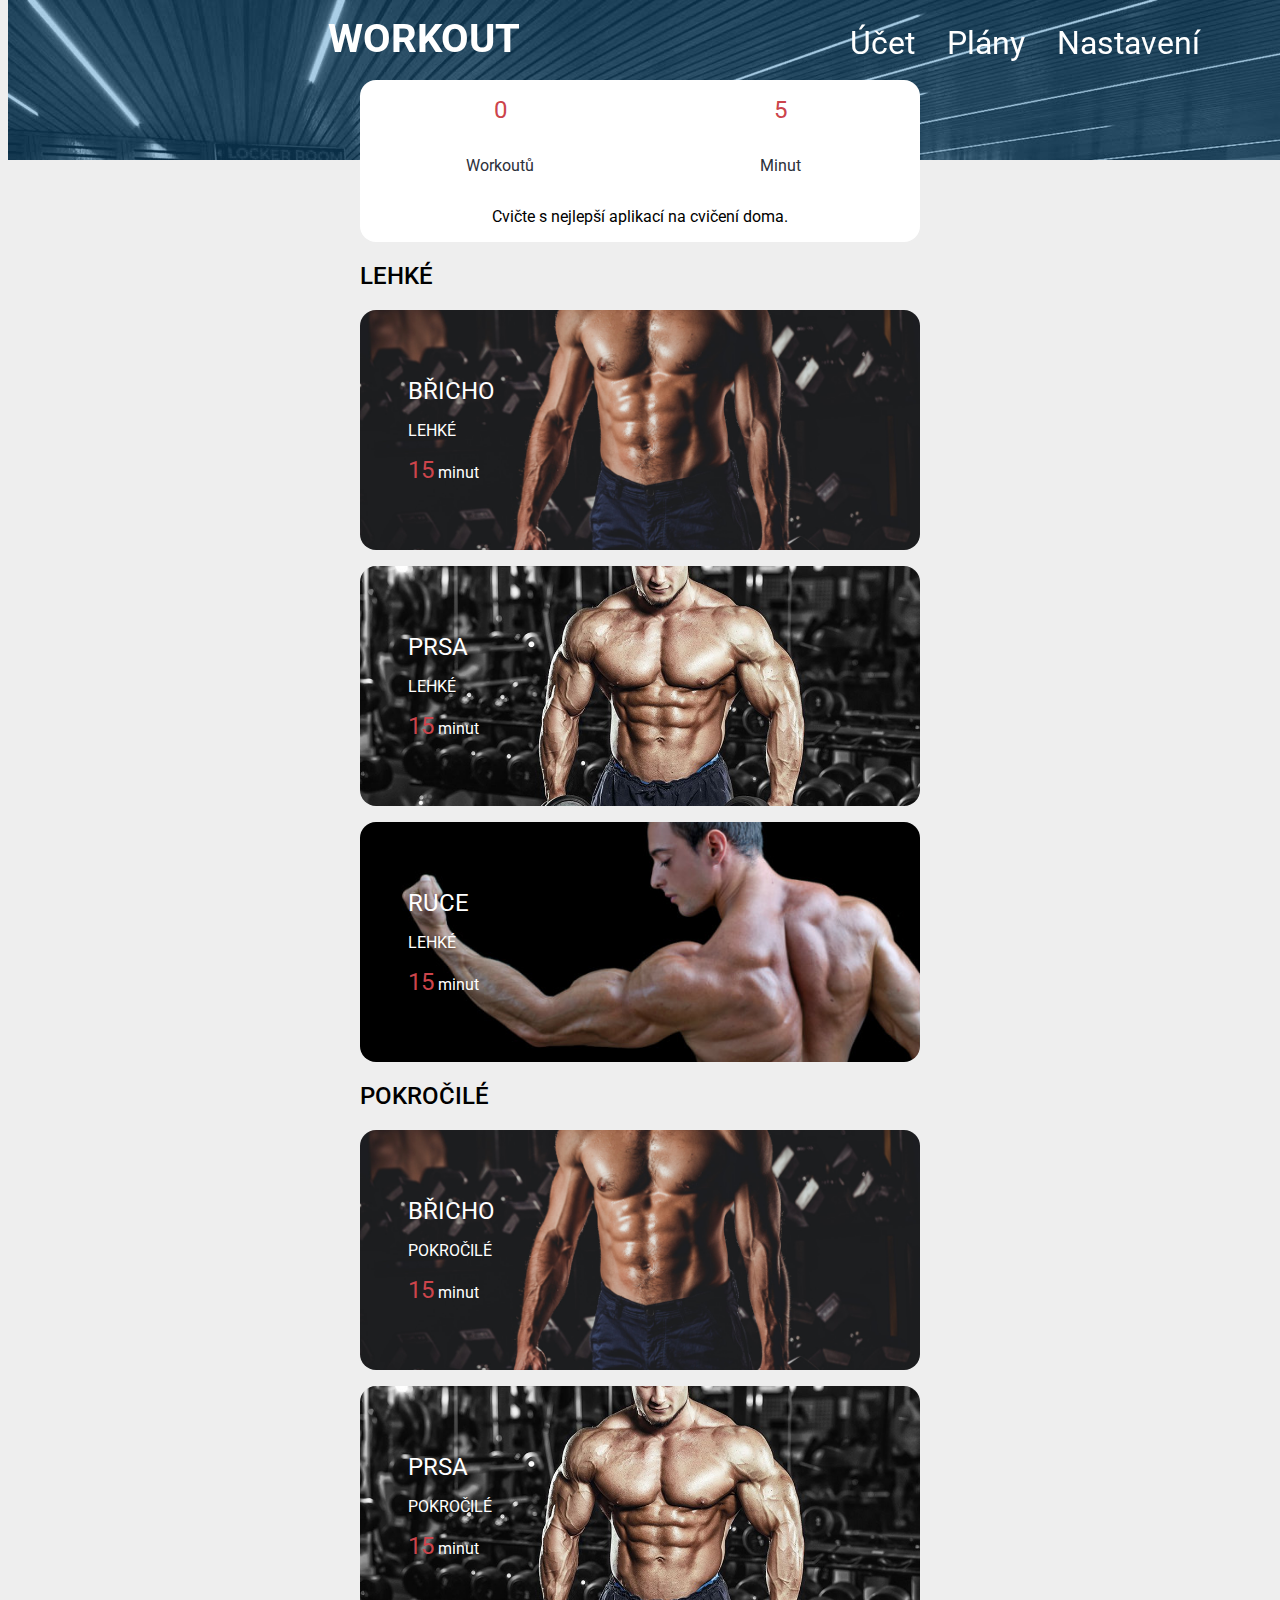
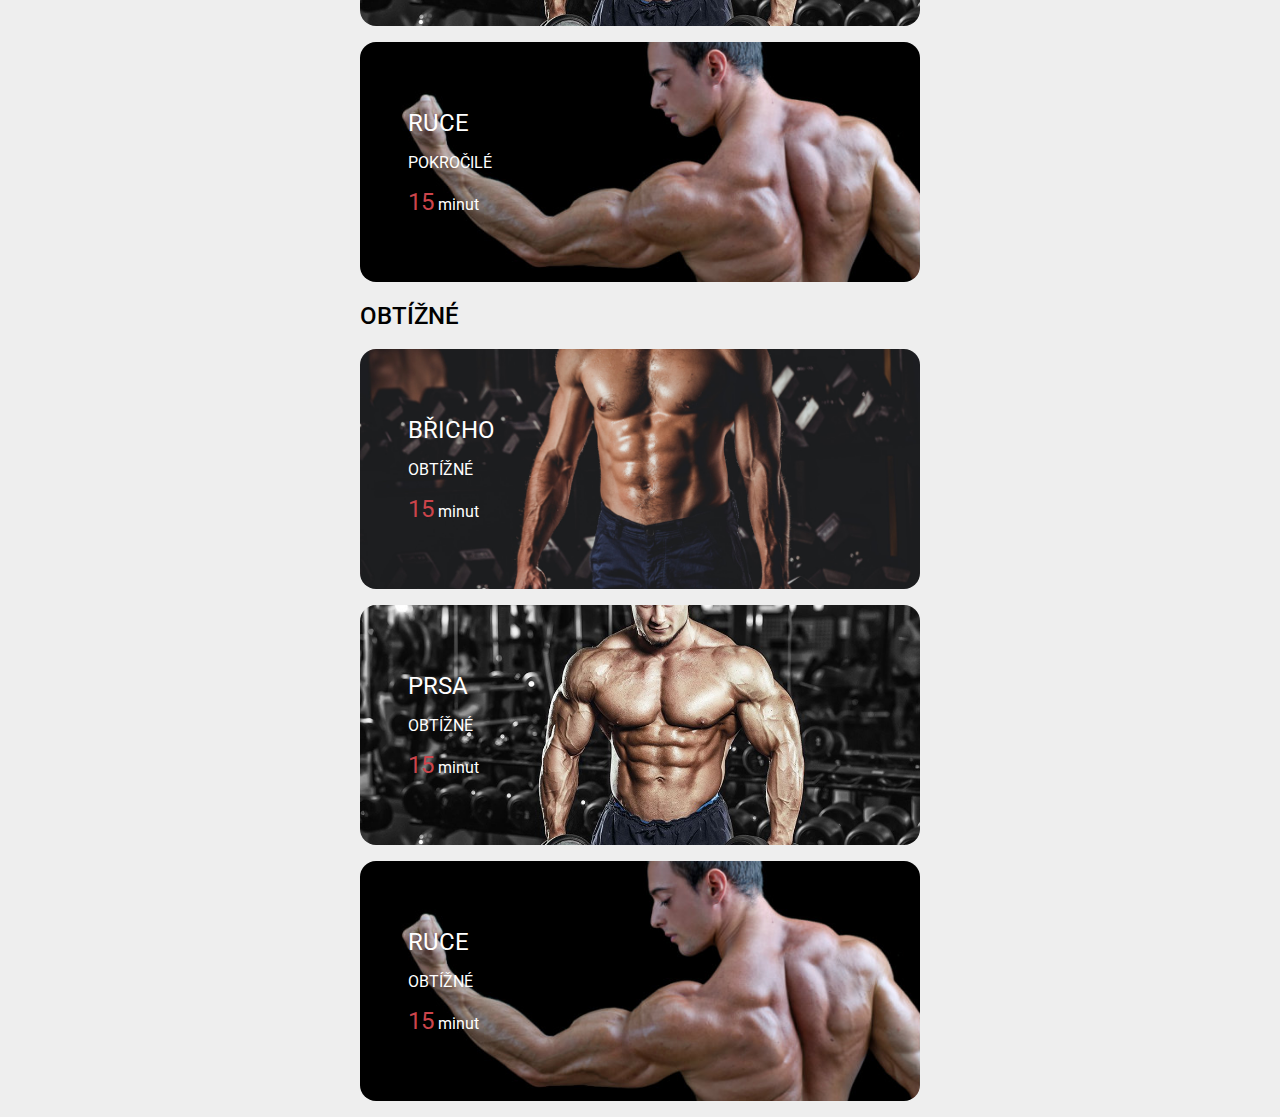
==== Workout/index.html @ 22398b50 "Add files via upload" ====
<!DOCTYPE html>
<html lang="cs">

<head>
    <meta charset="UTF-8">
    <meta name="viewport" content="width=device-width, initial-scale=1.0">
    <meta name="google-signin-scope" content="profile email">
    <meta name="google-signin-client_id"
        content="439876020265-6cp6038tqpktp1ioetnjnstd93qcs8v2.apps.googleusercontent.com">
    <link rel="stylesheet" href="https://necolas.github.io/normalize.css/8.0.1/normalize.css">
    <link rel="stylesheet" href="./style/style.css">
    <link rel="stylesheet" href="./style/layout.css">
    <script src="https://apis.google.com/js/platform.js" async defer></script>
    <title>WorkoutApp</title>
</head>

<body>
    <nav>
        <div id="menu"> <span onclick="openNav()" id="icon-menu" class="icon-menu"></span>
            <h1 id="nadpis">WORKOUT</h1>
        </div>
        <div id="mySidenav" class="sidenav">
            <ul id="seznam">
                <li> <a id="list" href="">Účet</a></li>
                <li> <a class="list" href="">Plány</a></li>
                <li> <a class="list" href="">Nastavení</a></li>
            </ul>
        </div>
    </nav>
    <figure class="background"> <img src="./img/gym.jpg" alt="Poska" />
        <div></div>
    </figure>
    <div id="content"  onclick="closeNav()"></div>
    <div class="content">
        <main>
            <div>
                <p>0</p>
                <p>Workoutů</p>
            </div>
            <div>
                <p>5</p>
                <p>Minut</p>
            </div>
            <p>Cvičte s nejlepší aplikací na cvičení doma.</p>
        </main>
        <section class="section">
            <h2 id="header" class="difficulty">LEHKÉ</h2>
            <a href="./Bricho_Lehke.html">
                <div class="plan"> <img src="./img/abs.jpg" alt="6 Pack">
                    <div class="description">
                        <h3>BŘICHO</h3>
                        <p>LEHKÉ</p>
                        <p class="time">15</p>
                        <p class="time">minut</p>
                    </div>
                </div>
            </a>
            <div class="plan"> <img src="./img/chest.jpg" alt="Prsa">
                <div class="description">
                    <h3>PRSA</h3>
                    <p>LEHKÉ</p>
                    <p class="time">15</p>
                    <p class="time">minut</p>
                </div>
            </div>
            <div class="plan"> <img src="./img/arms.jpg" alt="Ruce">
                <div class="description">
                    <h3>RUCE</h3>
                    <p>LEHKÉ</p>
                    <p class="time">15</p>
                    <p class="time">minut</p>
                </div>
            </div>
        </section>
        <section class="section">
            <h2 class="difficulty">POKROČILÉ</h2>
            <div class="plan"> <img src="./img/abs.jpg" alt="6 Pack">
                <div class="description">
                    <h3>BŘICHO</h3>
                    <p>POKROČILÉ</p>
                    <p class="time">15</p>
                    <p class="time">minut</p>
                </div>
            </div>
            <div class="plan"> <img src="./img/chest.jpg" alt="Prsa">
                <div class="description">
                    <h3>PRSA</h3>
                    <p>POKROČILÉ</p>
                    <p class="time">15</p>
                    <p class="time">minut</p>
                </div>
            </div>
            <div class="plan"> <img src="./img/arms.jpg" alt="Ruce">
                <div class="description">
                    <h3>RUCE</h3>
                    <p>POKROČILÉ</p>
                    <p class="time">15</p>
                    <p class="time">minut</p>
                </div>
            </div>
        </section>
        <section class="section">
            <h2 class="difficulty">OBTÍŽNÉ</h2>
            <div class="plan"> <img src="./img/abs.jpg" alt="6 Pack">
                <div class="description">
                    <h3>BŘICHO</h3>
                    <p>OBTÍŽNÉ</p>
                    <p class="time">15</p>
                    <p class="time">minut</p>
                </div>
            </div>
            <div class="plan"> <img src="./img/chest.jpg" alt="Prsa">
                <div class="description">
                    <h3>PRSA</h3>
                    <p>OBTÍŽNÉ</p>
                    <p class="time">15</p>
                    <p class="time">minut</p>
                </div>
            </div>
            <div class="plan"> <img src="./img/arms.jpg" alt="Ruce">
                <div class="description">
                    <h3>RUCE</h3>
                    <p>OBTÍŽNÉ</p>
                    <p class="time">15</p>
                    <p class="time">minut</p>
                </div>
            </div>
        </section>
    </div>
    <script src="./js/index.js"></script>
</body>

</html>
---- Workout/style/style.css ----
@font-face {
  font-family: 'icomoon';
  src:  url('../fonts/icomoon.eot?rz84ct');
  src:  url('../fonts/icomoon.eot?rz84ct#iefix') format('embedded-opentype'),
    url('../fonts/icomoon.ttf?rz84ct') format('truetype'),
    url('../fonts/icomoon.woff?rz84ct') format('woff'),
    url('../fonts/icomoon.svg?rz84ct#icomoon') format('svg');
  font-weight: normal;
  font-style: normal;
  font-display: block;
}

[class^="icon-"], [class*=" icon-"] {
  /* use !important to prevent issues with browser extensions that change fonts */
  font-family: 'icomoon' !important;
  speak: never;
  font-style: normal;
  font-weight: normal;
  font-variant: normal;
  text-transform: none;
  line-height: 1;

  /* Better Font Rendering =========== */
  -webkit-font-smoothing: antialiased;
  -moz-osx-font-smoothing: grayscale;
}

.icon-keyboard_arrow_right:before {
  content: "\e902";
}
.icon-menu:before {
  content: "\e900";
}
.icon-arrow-left:before {
  content: "\e903";
}
---- Workout/style/layout.css ----
@import url('https://fonts.googleapis.com/css2?family=Roboto:wght@300;400;500;900&display=swap');

body {
    --seda: #eeeeee;
    --modra: #197bbd5d;
    --bila: #ffffff;
    --černá: #2b303a;
    --červená: #cc444b;
    font-family: Roboto;
    background-color: var(--seda);
}

.menu {
    display: grid;
    grid-template-rows: 1em 1fr 1fr 1fr;
    grid-template-columns: 1fr;
    gap: 0px 0px;
    grid-template-areas:
        ". . . .";
    grid-auto-flow: column;
}

h1 {
    z-index: 1;
    display: inline;
    top: 0;
    vertical-align: middle;
    font-size: 2.5rem;
    font-family: -apple-system, BlinkMacSystemFont, 'Segoe UI', Roboto, Oxygen, Ubuntu, Cantarell, 'Open Sans', 'Helvetica Neue', sans-serif;
    color: var(--bila);
    transition: .5s;
    margin: 0;
}

h2 {
    font-weight: 500;
}

h3 {
    font-weight: 400;
}

/* Výběr plánů */

section {
    padding: 0 2em 0 2em;
}

.description h3 {
    margin: 0;
    font-size: 1.5em;
}

.description {
    position: absolute;
    top: 50%;
    -ms-transform: translateY(-50%);
    transform: translateY(-50%);
    text-align: left;
    margin: 0 0 0 1em;
    align-items: left;
    left: 0;
}

.plan {
    height: 7em;
    overflow: hidden;
    border-radius: 1em;
    position: relative;
    text-align: center;
    margin: 1em 0 1em 0;
    color: var(--bila);
    display: flex;
    justify-content: center;
    align-items: center;
}

.plan img {
    display: block;
    margin-left: auto;
    margin-right: auto;
    width: 100%;
}

.time {
    display: inline;
    padding: 0;
}

.description p:nth-of-type(2) {
    color: var(--červená);
    font-size: 1.5em;
}

nav #menu {
    position: fixed;
    top: 0;
    display: inline;
    /*grid-template-columns: 1fr 1fr;
    grid-template-rows: 1fr;
    gap: 0px 0px;
    grid-template-areas:
        ". .";*/
    z-index: 1;
    padding-right: 100%;
    height: 5em;
    width: 100%;
}

.color {
    color: var(--černá);
}

/* The menu */
.sidenav {
    height: 100%;
    /* 100% Full-height */
    width: 0;
    /* 0 width - change this with JavaScript */
    position: fixed;
    /* Stay in place */
    z-index: 3;
    /* Stay on top */
    top: 0;
    /* Stay at the top */
    left: 0;
    background-color: var(--bila);
    /* Black*/
    overflow-x: hidden;
    /* Disable horizontal scroll */
    transition: 0.5s;
    /* 0.5 second transition effect to slide in the sidenav */
}

/* Klikání zavírání sidenav*/

#content {
    position: fixed;
    height: 100%;
    width: 100vh;
    z-index: 1;
    display: none;
    top: 0;
}

.icon-menu {
    font-size: 5em;
    padding: 0;
    margin: 50% 0 50% 0;
    background: transparent;
    top: 0;
    display: inline;
    vertical-align: middle;
    transition: .5s;
    color: var(--bila);
}

.sidenav figure {
    padding: 0;
    margin: 0;
}

.sidenav img {
    width: 16rem;
}

.sidenav figcaption {
    z-index: 1;
    top: 0;
    font-size: 2.5rem;
    font-family: -apple-system, BlinkMacSystemFont, 'Segoe UI', Roboto, Oxygen, Ubuntu, Cantarell, 'Open Sans', 'Helvetica Neue', sans-serif;
    color: var(--bila);
    margin: 6rem 0 0 1rem;
    position: absolute;
}

.scrolled {
    color: var(--černá);
    background-color: var(--bila);
    transition: .5s;
}

/* Design ikonek na straně*/

a {
    text-decoration: none;
    display: block;
    color: inherit;
    transition: .5s;
}


ul {
    list-style-type: none;
    padding: 0;
    color: var(--černá);
}


li {
    padding: 1rem 0 1rem 0;
    margin: 0 1rem 0 1rem;
}

ul li:after {
    background: none repeat scroll 0 0 transparent;
    bottom: 0;
    content: "";
    display: block;
    height: 2px;
    background: var(--černá);
    transition: width 0.5s ease 0s, left 0.5s ease 0s;
    width: 0;
}

ul li:hover:after {
    width: 100%;

}

/* Základní statistiky */

main {
    margin: 5rem 2rem 0 2rem;
    display: grid;
    grid-template-columns: 1fr 1fr;
    grid-template-rows: 1fr;
    gap: 0px 0px;
    grid-template-areas:
        ". .";
    text-align: center;
    border-radius: 1rem;
    overflow: hidden;
}

main p {
    grid-column: 1/3;
    background-color: var(--bila);
    margin: 0;
    padding: 1rem 0 1rem 0;
}

.radius {
    border-radius: 1em;
    overflow: hidden;
}

main div p:first-child {
    color: var(--červená);
    font-size: 1.5em;
    margin: 0;
}

main div p:nth-child(2) {
    color: var(--černá);
    padding: 1rem 0 1rem 0;
    margin: 0;
}

/* Úvodní obrázek */

.background {
    position: absolute;
    z-index: -1;
    width: 100%;
    margin: 0;
    top: 0;
    height: 10em;
    overflow: hidden;
}

.background img {
    width: 100%;
    filter: blur(2px);
    filter: grayscale(1);
    margin: auto;
}

.background div {
    background-color: var(--modra);
    width: 100%;
    height: 100%;
    position: absolute;
    top: 0;
}

@media only screen and (min-width: 640px) {
    .content {
        padding: 0 5rem 0 5rem;
    }

    .plan {
        height: 10em;
        overflow: hidden;
        border-radius: 1em;
        position: relative;
        text-align: center;
        margin: 1em 0 1em 0;
        color: var(--bila);
    }
}

@media only screen and (min-width: 920px) {
    .sidenav {
        background-color: transparent;
        height: 5em;
        overflow: visible;
        transition: 0s;
        padding: 0 5rem 0 5rem;
        display: inline-block;
        right: 0;
        left: auto;
        text-align: left;
        width: auto;
    }

    .icon-menu {
        font-size: 0;
        transition: 0s;
    }

    nav {
        overflow: visible;
    }

    ul {
        display: flex;
        margin: 0;
        top: 0;
        font-size: 2rem;
        color: var(--bila);
        width: auto;
    }

    #menu {
        padding: 0 8rem 0 8rem;
    }

    li {
        padding: 0;
        display: block;
        margin-top: 1.5rem;
    }

    ul li:last-child {
        margin-right: 0;
        text-align: center;
        width: auto;
        height: 100%;
    }

    ul li:first-child {
        margin-left: 0;
    }

    h1 {
        line-height: 1;
        display: block;
        left: 0;
    }

    .content {
        padding: 0 8rem 0 8rem;
    }
}

@media only screen and (min-width: 1200px) {
    .content {
        padding: 0 20rem 0 20rem;
    }

    #menu {
        padding: 0 20rem 0 20rem;
    }

    .plan {
        height: 15em;
    }

    .description {
        margin: 0 0 0 3em;
    }
}
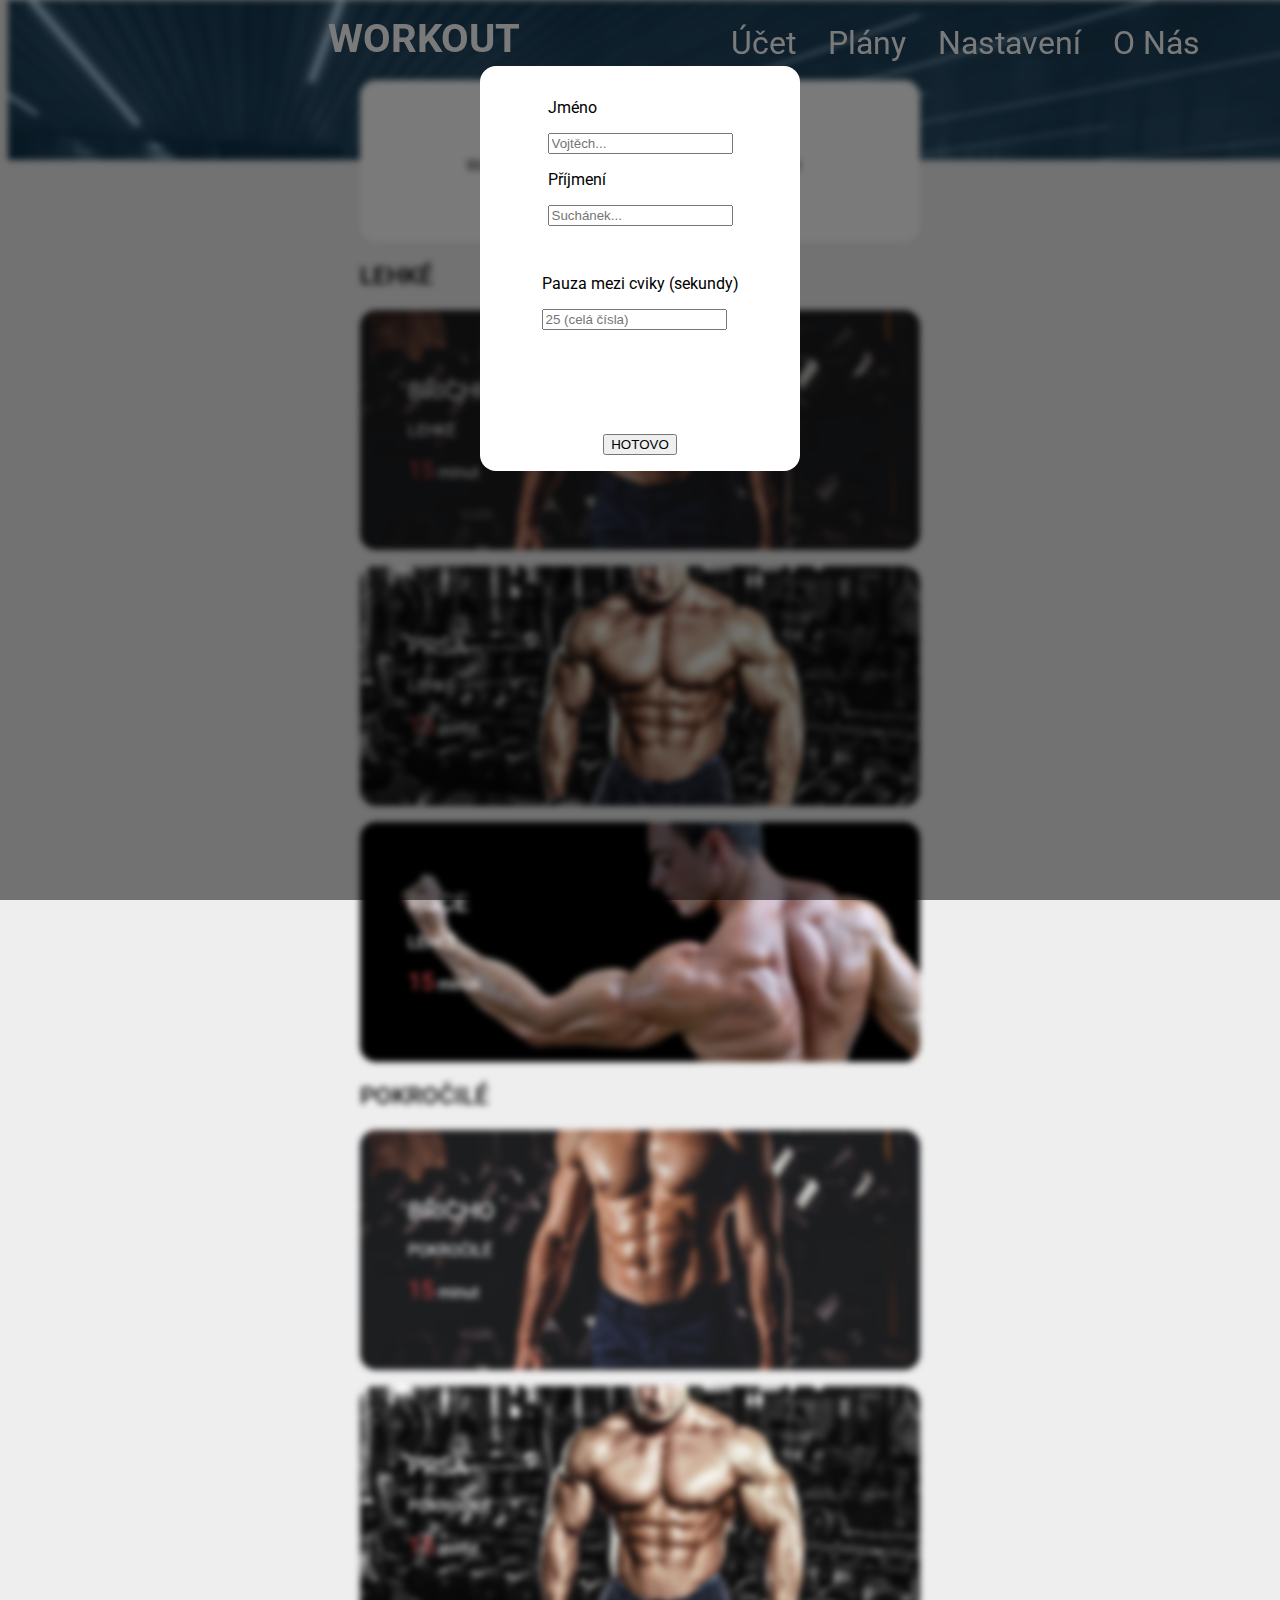
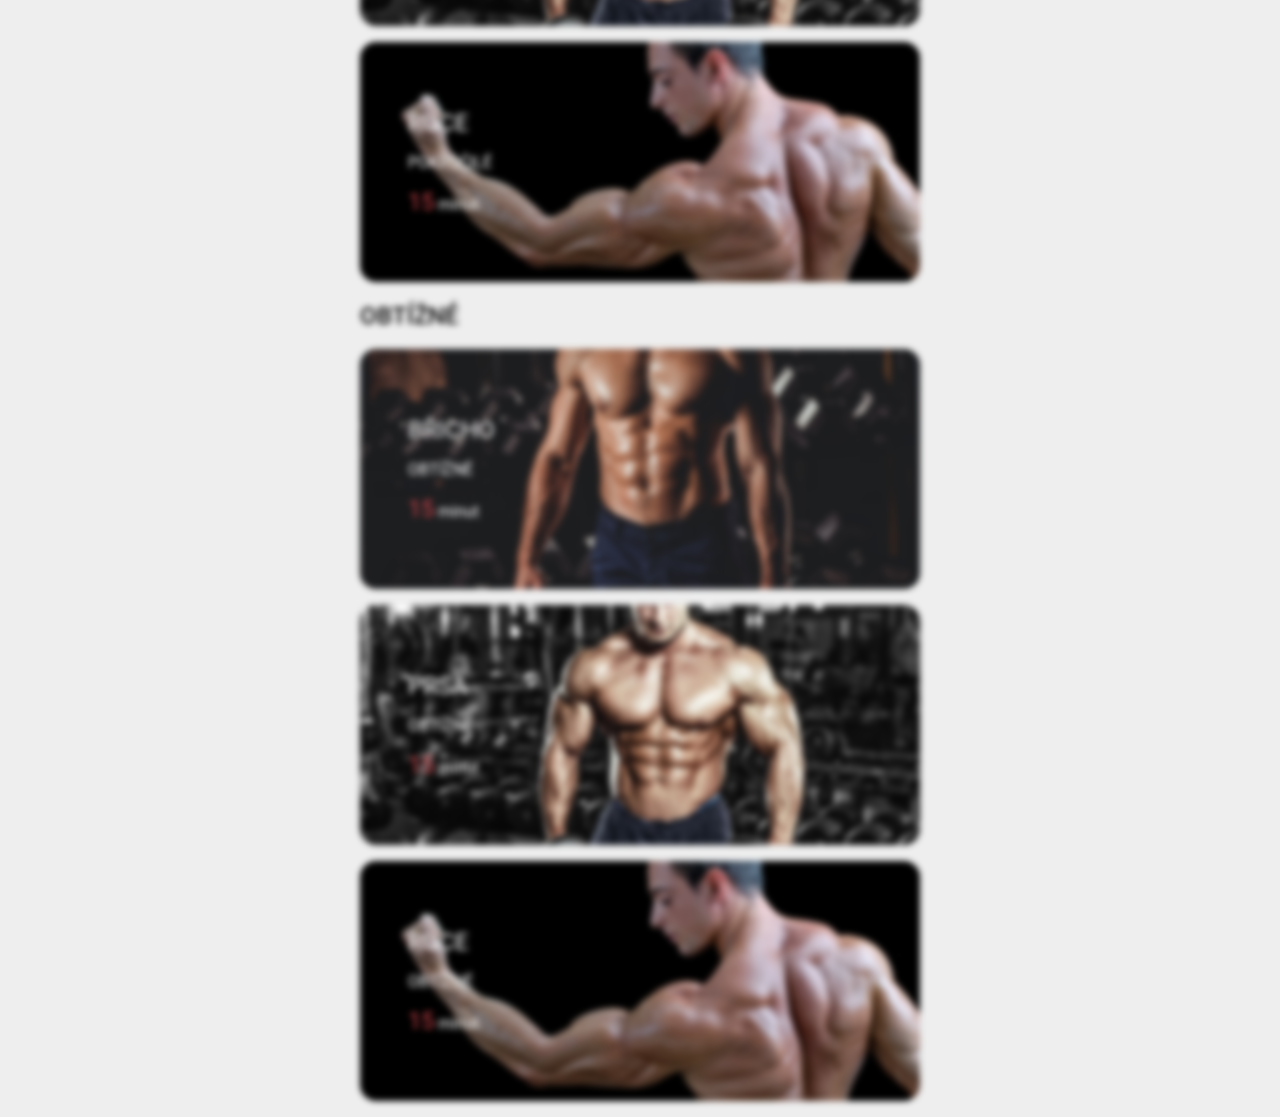
==== commit dd322b07: "Add files via upload" ====
--- a/Workout/index.html
+++ b/Workout/index.html
@@ -4,18 +4,17 @@
 <head>
     <meta charset="UTF-8">
     <meta name="viewport" content="width=device-width, initial-scale=1.0">
-    <meta name="google-signin-scope" content="profile email">
-    <meta name="google-signin-client_id"
-        content="439876020265-6cp6038tqpktp1ioetnjnstd93qcs8v2.apps.googleusercontent.com">
     <link rel="stylesheet" href="https://necolas.github.io/normalize.css/8.0.1/normalize.css">
     <link rel="stylesheet" href="./style/style.css">
     <link rel="stylesheet" href="./style/layout.css">
+    <link rel="stylesheet" href="./style/remove.css">
+    <link rel="shortcut icon" href="./img/favicon.png" type="image/x-icon">
     <script src="https://apis.google.com/js/platform.js" async defer></script>
     <title>WorkoutApp</title>
 </head>
 
 <body>
-    <nav>
+    <nav id="navigace">
         <div id="menu"> <span onclick="openNav()" id="icon-menu" class="icon-menu"></span>
             <h1 id="nadpis">WORKOUT</h1>
         </div>
@@ -24,14 +23,15 @@
                 <li> <a id="list" href="">Účet</a></li>
                 <li> <a class="list" href="">Plány</a></li>
                 <li> <a class="list" href="">Nastavení</a></li>
+                <li> <a class="list" href="">O Nás</a></li>
             </ul>
         </div>
     </nav>
-    <figure class="background"> <img src="./img/gym.jpg" alt="Poska" />
+    <figure class="background" id="backgroundBlur"> <img src="./img/gym.jpg" alt="Poska" />
         <div></div>
     </figure>
-    <div id="content"  onclick="closeNav()"></div>
-    <div class="content">
+    <div id="content" onclick="closeNav()"></div>
+    <div class="content" id="contentBlur">
         <main>
             <div>
                 <p>0</p>
@@ -127,7 +127,25 @@
             </div>
         </section>
     </div>
+    <div class="login" id="login">
+        <div class="login center">
+            <div class="personal">
+                <p>Jméno</p>
+                <input type="text" name="name" placeholder="Vojtěch..." id="jmeno">
+                <p>Příjmení</p>
+                <input type="text" name="surname" placeholder="Suchánek..." id="prijmeni">
+            </div>
+            <div class="settings">
+                <p id="sekundy">Pauza mezi cviky (sekundy)</p>
+                <input type="text" name="pauza" placeholder="25 (celá čísla)" id="pauza">
+            </div>
+            <div class="sbmit">
+                <input type="button" value="HOTOVO" onclick="asign()">
+            </div>
+        </div>
+    </div>
     <script src="./js/index.js"></script>
+    <script src="./js/settings.js"></script>
 </body>
 
 </html>--- a/Workout/style/layout.css
+++ b/Workout/style/layout.css
@@ -132,6 +132,10 @@
     /* 0.5 second transition effect to slide in the sidenav */
 }
 
+#mySidenav.opened {
+    width: 16rem;
+}
+
 /* Klikání zavírání sidenav*/
 
 #content {
@@ -282,6 +286,47 @@
     height: 100%;
     position: absolute;
     top: 0;
+}
+
+/* Login */
+.login {
+   position: fixed;
+    width: 100vw;
+    height: 100vh;
+    background-color: rgba(0, 0, 0, 0.521);
+    z-index: 5;
+    top: 0;
+    left: 0;
+    display: none;
+}
+
+.login.center {
+    margin-left: calc(50vw - 10rem);
+    width: 20rem;
+    background-color: var(--bila);
+    top: 50px;
+    z-index: 4;
+    display: grid;
+    grid-template-columns: 1fr;
+    grid-template-rows: 1fr 1fr;
+    gap: 0px 0px;
+    grid-template-areas:
+      "."
+      ".";
+      height: auto;
+    border-radius: 1rem;
+    }
+
+.login div {
+    margin: 1rem auto 1rem auto;
+}
+
+.blur {
+    filter: blur(5px);
+}
+
+#sekundy {
+    transition: .5s;
 }
 
 @media only screen and (min-width: 640px) {
